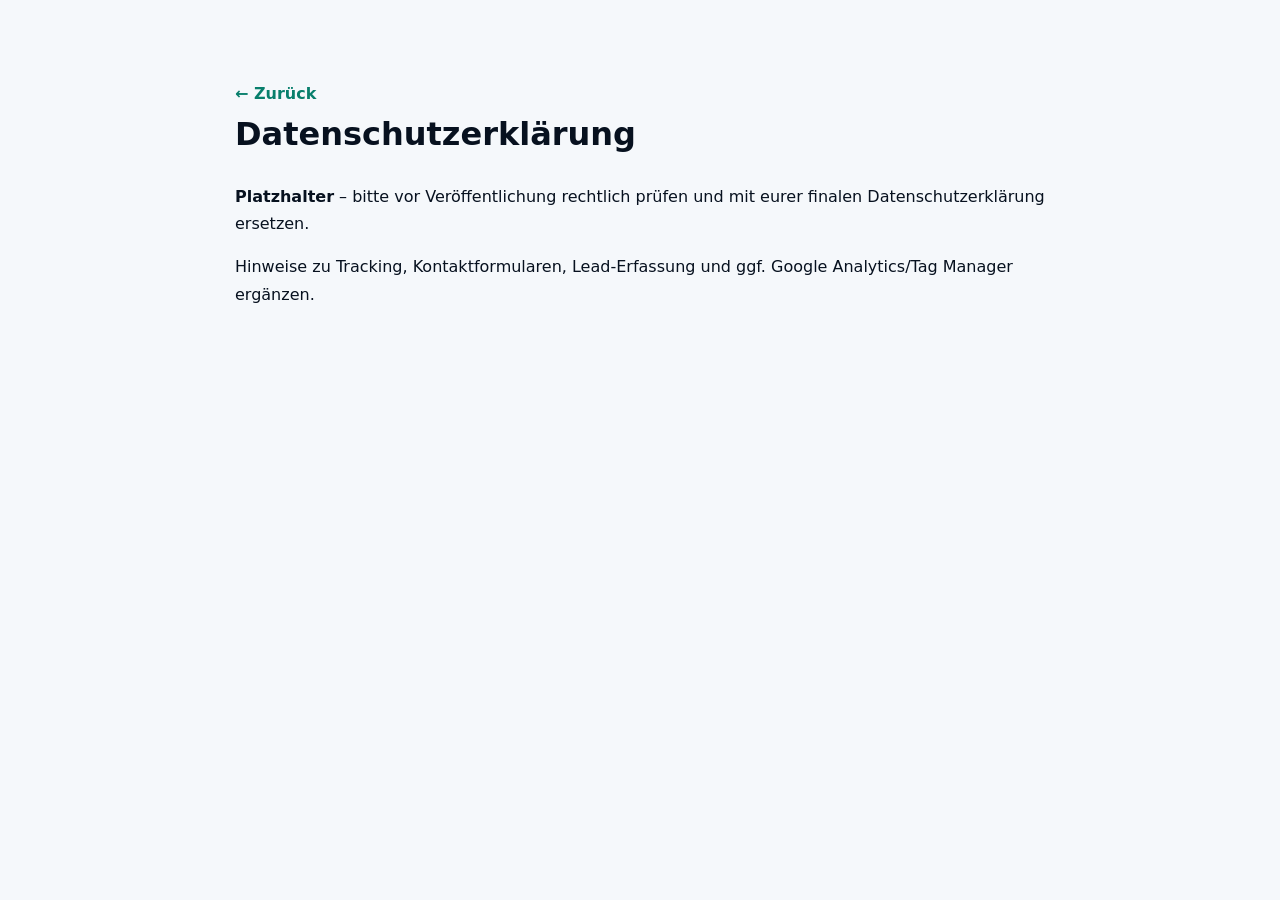
==== datenschutz.html @ 2ec03b09 "Initial landing page" ====
<!doctype html><html lang='de'><head><meta charset='utf-8'><meta name='viewport' content='width=device-width, initial-scale=1'><title>Datenschutz | ENTECH Efficiency</title><link rel='stylesheet' href='styles.css'><style>body{background:#f5f8fb;color:#07111f}.legal{max-width:850px;margin:80px auto;padding:0 20px;line-height:1.7}.legal a{color:#087f6c;font-weight:700}</style></head><body><main class='legal'><a href='index.html'>← Zurück</a><h1>Datenschutzerklärung</h1><p><strong>Platzhalter</strong> – bitte vor Veröffentlichung rechtlich prüfen und mit eurer finalen Datenschutzerklärung ersetzen.</p><p>Hinweise zu Tracking, Kontaktformularen, Lead-Erfassung und ggf. Google Analytics/Tag Manager ergänzen.</p></main></body></html>
---- styles.css ----
#nutzen .section-heading h2{color:var(--text)}#nutzen .section-heading p{color:#c6d2e4}
:root{--bg:#07111f;--card-border:rgba(255,255,255,.14);--text:#f7fbff;--muted:#a7b4c8;--dark:#07111f;--teal:#26d6b6;--teal-dark:#10a58d;--blue:#71a7ff;--shadow:0 28px 80px rgba(0,0,0,.35);--radius:28px;--max:1180px}*{box-sizing:border-box}html{scroll-behavior:smooth}body{margin:0;font-family:Inter,system-ui,-apple-system,BlinkMacSystemFont,"Segoe UI",sans-serif;background:radial-gradient(circle at 15% 0%,rgba(38,214,182,.26),transparent 26rem),radial-gradient(circle at 80% 10%,rgba(113,167,255,.22),transparent 30rem),linear-gradient(180deg,#07111f 0%,#0b1526 36%,#f5f8fb 36%,#f5f8fb 100%);color:var(--text);overflow-x:hidden}a{color:inherit;text-decoration:none}.bg-grid{position:fixed;inset:0;pointer-events:none;background-image:linear-gradient(rgba(255,255,255,.04) 1px,transparent 1px),linear-gradient(90deg,rgba(255,255,255,.04) 1px,transparent 1px);background-size:44px 44px;mask-image:linear-gradient(to bottom,black,transparent 72%);z-index:-2}.noise{position:fixed;inset:0;pointer-events:none;opacity:.035;background-image:url("data:image/svg+xml,%3Csvg viewBox='0 0 200 200' xmlns='http://www.w3.org/2000/svg'%3E%3Cfilter id='n'%3E%3CfeTurbulence type='fractalNoise' baseFrequency='.8' numOctaves='3' stitchTiles='stitch'/%3E%3C/filter%3E%3Crect width='200' height='200' filter='url(%23n)' opacity='.55'/%3E%3C/svg%3E");z-index:-1}.site-header{width:min(var(--max),calc(100% - 36px));margin:20px auto 0;padding:12px 14px;border:1px solid var(--card-border);border-radius:999px;background:rgba(7,17,31,.72);backdrop-filter:blur(18px);display:flex;align-items:center;justify-content:space-between;position:sticky;top:14px;z-index:20;box-shadow:0 12px 36px rgba(0,0,0,.18)}.brand{display:inline-flex;align-items:center;gap:10px;font-weight:700}.brand-mark{width:34px;height:34px;border-radius:12px;display:grid;place-items:center;background:linear-gradient(135deg,var(--teal),var(--blue));color:#06111f;font-weight:900}.brand-text{letter-spacing:-.02em}.nav{display:flex;gap:22px;color:var(--muted);font-size:14px}.nav a:hover{color:var(--text)}.header-cta,.primary-btn,.secondary-btn,.inline-link{transition:transform .2s ease,opacity .2s ease,background .2s ease}.header-cta{padding:10px 16px;background:rgba(255,255,255,.1);border:1px solid var(--card-border);border-radius:999px;font-weight:700;font-size:14px}.header-cta:hover,.primary-btn:hover,.secondary-btn:hover{transform:translateY(-2px)}.hero{width:min(var(--max),calc(100% - 36px));margin:78px auto 84px;display:grid;grid-template-columns:1.05fr .95fr;gap:48px;align-items:center}.eyebrow,.section-label{display:inline-flex;align-items:center;gap:9px;color:var(--teal);font-size:13px;font-weight:800;letter-spacing:.08em;text-transform:uppercase}.pulse{width:9px;height:9px;background:var(--teal);border-radius:50%;box-shadow:0 0 0 8px rgba(38,214,182,.14)}h1,h2,h3,p{margin-top:0}.hero h1{margin:22px 0 20px;font-size:clamp(44px,7vw,76px);line-height:.95;letter-spacing:-.07em}.hero h1 span{display:block;background:linear-gradient(135deg,#fff,#b9e9ff 50%,#69f3d7);-webkit-background-clip:text;color:transparent}.hero-copy{max-width:690px;color:#c6d2e4;font-size:19px;line-height:1.7}.hero-actions{display:flex;gap:14px;flex-wrap:wrap;margin:34px 0 32px}.primary-btn,.secondary-btn{display:inline-flex;align-items:center;gap:10px;padding:15px 21px;border-radius:999px;font-weight:800}.primary-btn{color:#04101d;background:linear-gradient(135deg,var(--teal),#a8ffe9);box-shadow:0 16px 38px rgba(38,214,182,.25)}.secondary-btn{border:1px solid var(--card-border);color:var(--text);background:rgba(255,255,255,.08)}.trust-row{display:grid;grid-template-columns:repeat(3,1fr);gap:14px;max-width:700px}.trust-row div{padding:14px;border:1px solid var(--card-border);background:rgba(255,255,255,.07);border-radius:18px}.trust-row strong{display:block;font-size:15px}.trust-row span{display:block;color:var(--muted);font-size:13px;margin-top:4px}.hero-visual{position:relative}.app-window{background:rgba(255,255,255,.12);border:1px solid var(--card-border);border-radius:34px;padding:14px;box-shadow:var(--shadow);backdrop-filter:blur(18px);transform:rotate(1.5deg)}.window-bar{height:34px;display:flex;align-items:center;gap:8px;padding-left:8px}.window-bar span{width:11px;height:11px;border-radius:50%;background:rgba(255,255,255,.32)}.app-card{border-radius:24px;background:#f8fbff;color:#07111f;padding:26px}.app-kicker{color:var(--teal-dark);font-weight:800;text-transform:uppercase;font-size:12px;letter-spacing:.09em;margin-bottom:10px}.app-card h3{font-size:28px;letter-spacing:-.04em;margin-bottom:20px}.measure-card{display:flex;justify-content:space-between;align-items:center;gap:18px;padding:16px;border-radius:18px;margin-bottom:12px;border:1px solid #dde8f3;background:white}.measure-card strong{display:block}.measure-card p{color:#64748b;font-size:13px;margin:4px 0 0}.measure-card>span{width:44px;height:44px;border-radius:15px;display:grid;place-items:center;font-weight:900}.measure-card.high>span{background:rgba(38,214,182,.18);color:#087f6c}.measure-card.medium>span{background:rgba(255,184,107,.20);color:#9a5514}.measure-card.low>span{background:rgba(113,167,255,.18);color:#265aa8}.mini-metrics{display:grid;grid-template-columns:repeat(3,1fr);gap:11px;margin-top:18px}.mini-metrics div{padding:14px;background:#edf5fb;border-radius:16px}.mini-metrics b,.mini-metrics span{display:block}.mini-metrics span{color:#66758a;font-size:12px;margin-top:4px}.floating-card{position:absolute;background:rgba(255,255,255,.9);color:#07111f;border-radius:999px;padding:12px 16px;display:inline-flex;align-items:center;gap:10px;font-weight:800;box-shadow:0 18px 44px rgba(0,0,0,.22)}.floating-card span{width:24px;height:24px;border-radius:50%;display:grid;place-items:center;background:#07111f;color:white}.floating-1{left:-20px;bottom:60px}.floating-2{right:-14px;top:72px}.logos,.section,.split-section,.cta-band,.footer{width:min(var(--max),calc(100% - 36px));margin-left:auto;margin-right:auto}.logos{color:#526173;text-align:center;padding:8px 0 60px}.role-strip{display:flex;justify-content:center;gap:12px;flex-wrap:wrap;margin-top:18px}.role-strip span{padding:10px 14px;border-radius:999px;background:white;border:1px solid #e3eaf2;box-shadow:0 10px 24px rgba(15,23,42,.04);color:#142033;font-weight:700;font-size:14px}.section{color:var(--dark);padding:76px 0}.section-heading{max-width:760px;margin-bottom:34px}.section-heading h2,.split-copy h2,.cta-band h2{color:var(--dark);font-size:clamp(34px,5vw,54px);line-height:1.02;letter-spacing:-.06em;margin:12px 0 16px}.section-heading p,.split-copy p,.cta-band p{color:#526173;font-size:18px;line-height:1.65}.benefit-grid{display:grid;grid-template-columns:repeat(3,1fr);gap:18px}.benefit-card,.persona-grid article,.faq details{background:white;border:1px solid #e3eaf2;border-radius:var(--radius);padding:26px;box-shadow:0 18px 48px rgba(15,23,42,.06)}.icon{width:44px;height:44px;border-radius:16px;display:grid;place-items:center;background:#e8fbf7;color:#07806c;font-weight:900;margin-bottom:22px}.benefit-card h3,.persona-grid h3{font-size:22px;letter-spacing:-.03em;margin-bottom:10px}.benefit-card p,.persona-grid p,.faq p{color:#64748b;line-height:1.65;margin-bottom:0}.split-section{display:grid;grid-template-columns:.9fr 1.1fr;gap:42px;align-items:start;padding:72px 0 90px;color:var(--dark)}.split-copy{position:sticky;top:120px}.inline-link{display:inline-flex;margin-top:14px;color:#087f6c;font-weight:900}.steps{display:grid;gap:14px}.step{display:grid;grid-template-columns:54px 1fr;gap:18px;padding:22px;border-radius:24px;background:white;border:1px solid #e3eaf2;box-shadow:0 18px 48px rgba(15,23,42,.05)}.step span{width:44px;height:44px;border-radius:16px;display:grid;place-items:center;background:#07111f;color:white;font-weight:900}.step h3{margin-bottom:6px;letter-spacing:-.02em}.step p{color:#64748b;margin-bottom:0}.dark-section{background:radial-gradient(circle at 10% 20%,rgba(38,214,182,.18),transparent 24rem),linear-gradient(135deg,#07111f,#0e2039);color:white;border-radius:42px;padding:54px;margin-top:20px;margin-bottom:76px;box-shadow:var(--shadow)}.dark-section .section-heading h2,.dark-section .section-heading p{color:white}.section-label.light{color:#7cf5dc}.persona-grid{display:grid;grid-template-columns:repeat(3,1fr);gap:18px}.persona-grid article{background:rgba(255,255,255,.08);border-color:rgba(255,255,255,.14)}.persona-grid p{color:#c8d5e7}.cta-band{margin-bottom:70px;padding:34px;border-radius:34px;background:linear-gradient(135deg,#26d6b6,#9effe8);color:#07111f;display:flex;align-items:center;justify-content:space-between;gap:28px}.cta-band h2{margin-bottom:10px}.cta-band p{margin-bottom:0;color:#143344}.light-btn{background:#07111f;color:white;box-shadow:none;flex-shrink:0}.faq{padding-top:0}.faq-list{display:grid;gap:12px}.faq details{padding:0;overflow:hidden}.faq summary{cursor:pointer;padding:22px 24px;font-weight:900;list-style:none}.faq summary::-webkit-details-marker{display:none}.faq details p{padding:0 24px 24px}.footer{color:#526173;padding:34px 0 44px;display:flex;justify-content:space-between;gap:28px;align-items:flex-start;border-top:1px solid #e3eaf2}.footer .brand-text{color:#07111f}.footer p{margin-top:12px;max-width:420px}.footer-links{display:flex;gap:18px;flex-wrap:wrap;color:#07111f;font-weight:700}@media(max-width:960px){.nav{display:none}.hero,.split-section{grid-template-columns:1fr}.hero{margin-top:54px}.split-copy{position:static}.benefit-grid,.persona-grid{grid-template-columns:1fr}.trust-row{grid-template-columns:1fr}.cta-band,.footer{flex-direction:column;align-items:flex-start}.floating-card{display:none}}@media(max-width:620px){.site-header{border-radius:24px}.header-cta{display:none}.hero{width:min(var(--max),calc(100% - 24px))}.hero-actions{flex-direction:column}.primary-btn,.secondary-btn{justify-content:center;width:100%}.dark-section{padding:28px;border-radius:28px}.mini-metrics{grid-template-columns:1fr}}
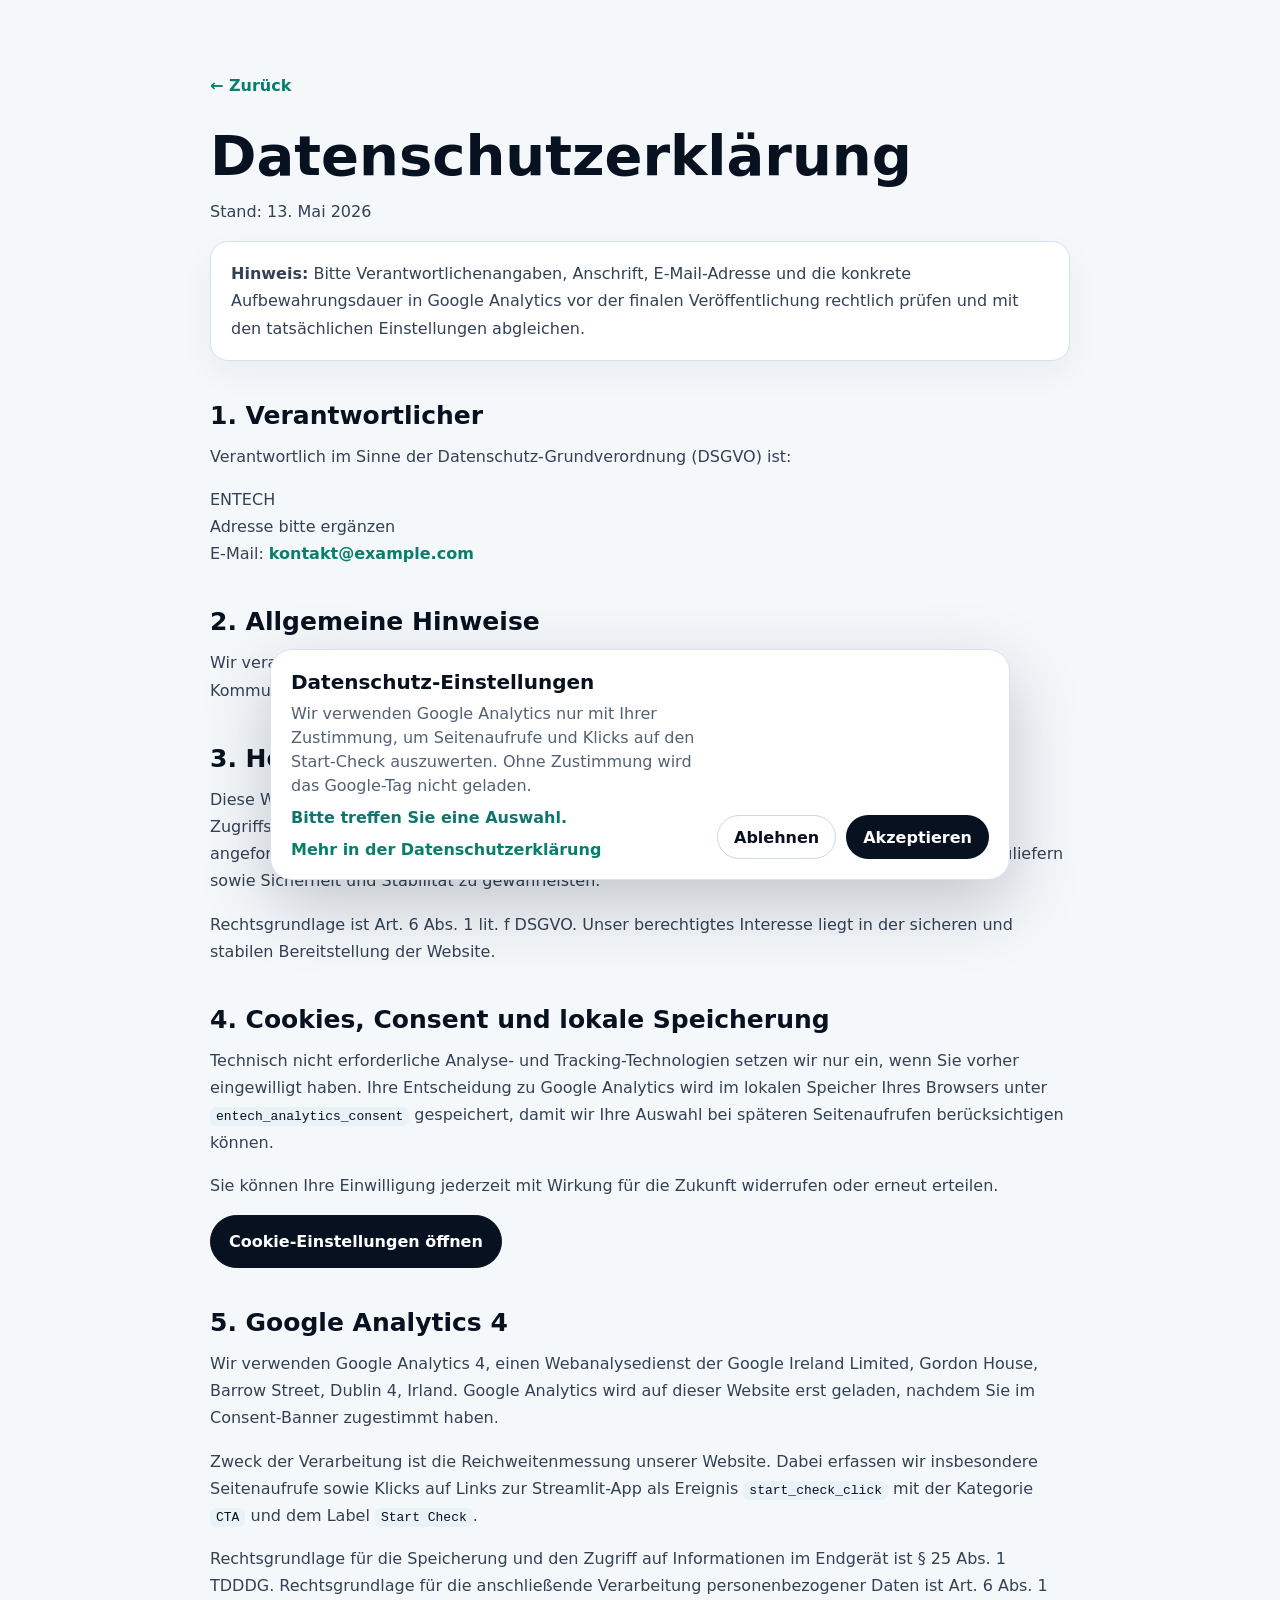
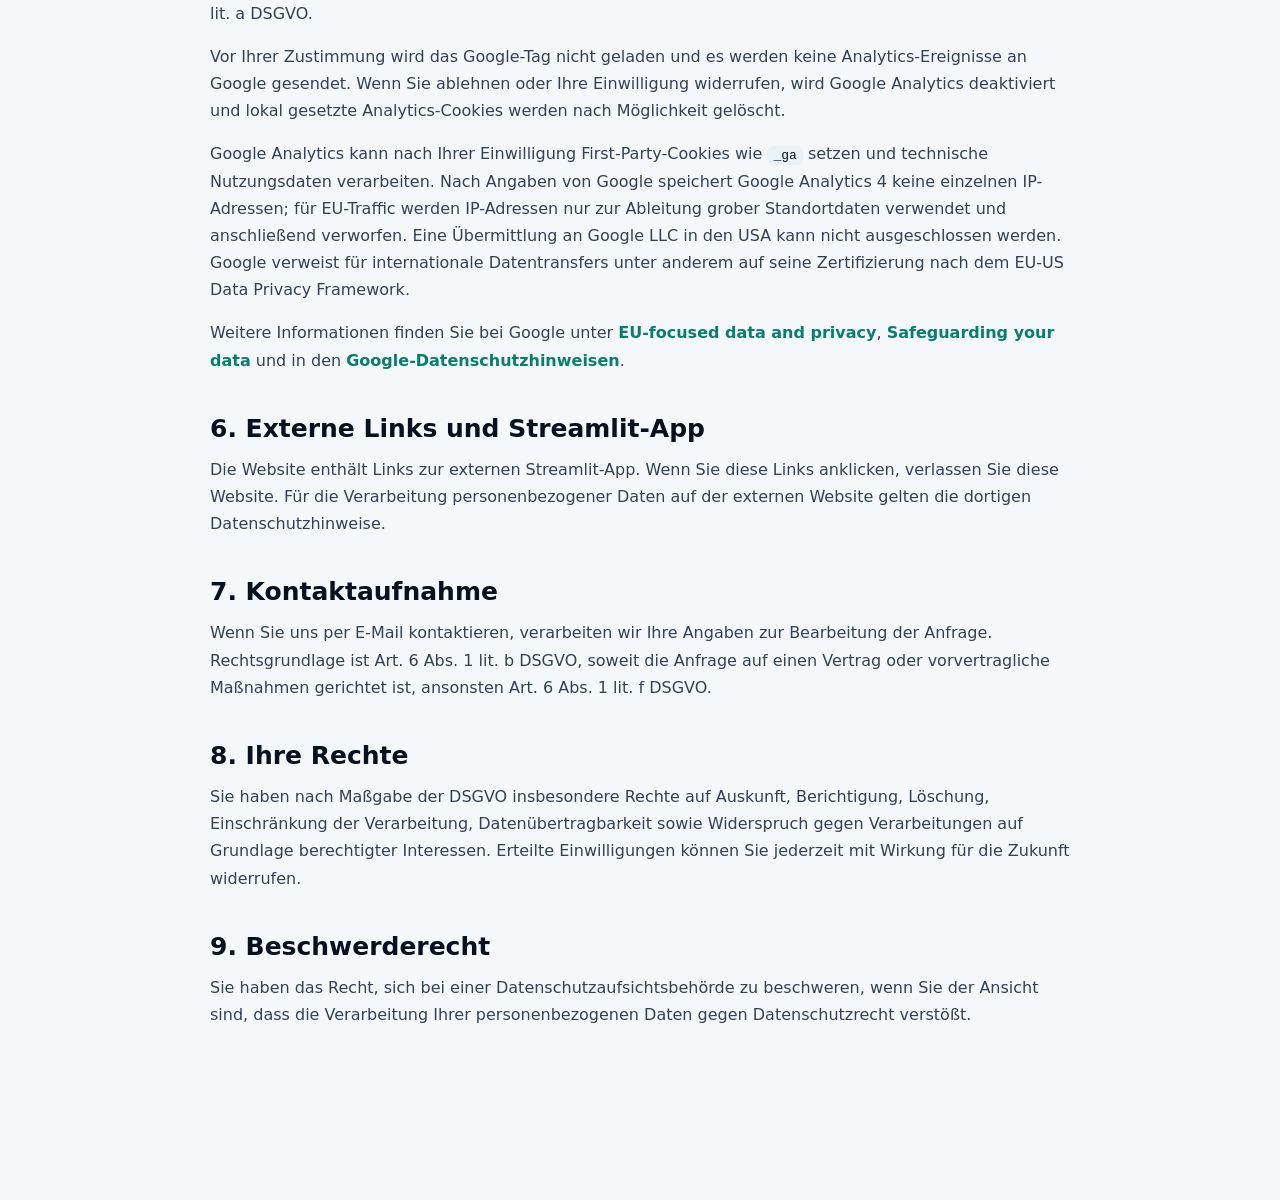
==== commit aff2e84e: "Add consent-based analytics tracking" ====
--- a/datenschutz.html
+++ b/datenschutz.html
@@ -1 +1,86 @@
-<!doctype html><html lang='de'><head><meta charset='utf-8'><meta name='viewport' content='width=device-width, initial-scale=1'><title>Datenschutz | ENTECH Efficiency</title><link rel='stylesheet' href='styles.css'><style>body{background:#f5f8fb;color:#07111f}.legal{max-width:850px;margin:80px auto;padding:0 20px;line-height:1.7}.legal a{color:#087f6c;font-weight:700}</style></head><body><main class='legal'><a href='index.html'>← Zurück</a><h1>Datenschutzerklärung</h1><p><strong>Platzhalter</strong> – bitte vor Veröffentlichung rechtlich prüfen und mit eurer finalen Datenschutzerklärung ersetzen.</p><p>Hinweise zu Tracking, Kontaktformularen, Lead-Erfassung und ggf. Google Analytics/Tag Manager ergänzen.</p></main></body></html>+<!doctype html>
+<html lang="de">
+<head>
+  <meta charset="utf-8" />
+  <meta name="viewport" content="width=device-width, initial-scale=1" />
+  <title>Datenschutz | ENTECH Efficiency</title>
+  <link rel="stylesheet" href="styles.css" />
+  <link rel="stylesheet" href="mobile.css" />
+  <style>
+    body{background:#f5f8fb;color:#07111f}
+    .legal{max-width:900px;margin:72px auto;padding:0 20px 84px;line-height:1.7}
+    .legal>a{display:inline-flex;margin-bottom:28px;color:#087f6c;font-weight:800}
+    .legal h1{font-size:clamp(34px,6vw,56px);line-height:1.05;letter-spacing:0;margin-bottom:12px;color:#07111f}
+    .legal h2{font-size:25px;line-height:1.2;letter-spacing:0;margin:40px 0 12px;color:#07111f}
+    .legal p,.legal li{color:#334155}
+    .legal a{color:#087f6c;font-weight:800}
+    .legal-note{padding:18px 20px;border:1px solid #d8e2ee;border-radius:18px;background:#fff;box-shadow:0 12px 32px rgba(15,23,42,.05)}
+    .legal-actions{margin-top:16px}
+    .legal-button{appearance:none;border:1px solid #07111f;border-radius:999px;background:#07111f;color:#fff;padding:12px 18px;font:inherit;font-weight:900;cursor:pointer}
+    code{padding:2px 6px;border-radius:6px;background:#e8f2f7;color:#07111f}
+  </style>
+</head>
+<body>
+  <main class="legal">
+    <a href="index.html">&larr; Zur&uuml;ck</a>
+    <h1>Datenschutzerkl&auml;rung</h1>
+    <p>Stand: 13. Mai 2026</p>
+    <p class="legal-note"><strong>Hinweis:</strong> Bitte Verantwortlichenangaben, Anschrift, E-Mail-Adresse und die konkrete Aufbewahrungsdauer in Google Analytics vor der finalen Ver&ouml;ffentlichung rechtlich pr&uuml;fen und mit den tats&auml;chlichen Einstellungen abgleichen.</p>
+
+    <section>
+      <h2>1. Verantwortlicher</h2>
+      <p>Verantwortlich im Sinne der Datenschutz-Grundverordnung (DSGVO) ist:</p>
+      <p>ENTECH<br>Adresse bitte erg&auml;nzen<br>E-Mail: <a href="mailto:kontakt@example.com">kontakt@example.com</a></p>
+    </section>
+
+    <section>
+      <h2>2. Allgemeine Hinweise</h2>
+      <p>Wir verarbeiten personenbezogene Daten nur, soweit dies zur Bereitstellung dieser Website, zur Kommunikation mit uns oder nach Ihrer Einwilligung zur Reichweitenmessung erforderlich ist.</p>
+    </section>
+
+    <section>
+      <h2>3. Hosting und technische Bereitstellung</h2>
+      <p>Diese Website wird als statische Website bereitgestellt. Beim Aufruf der Website k&ouml;nnen technische Zugriffsdaten wie IP-Adresse, Zeitpunkt des Zugriffs, Browsertyp, Betriebssystem, Referrer-URL und angeforderte Dateien verarbeitet werden. Diese Verarbeitung ist erforderlich, um die Website auszuliefern sowie Sicherheit und Stabilit&auml;t zu gew&auml;hrleisten.</p>
+      <p>Rechtsgrundlage ist Art. 6 Abs. 1 lit. f DSGVO. Unser berechtigtes Interesse liegt in der sicheren und stabilen Bereitstellung der Website.</p>
+    </section>
+
+    <section id="cookies">
+      <h2>4. Cookies, Consent und lokale Speicherung</h2>
+      <p>Technisch nicht erforderliche Analyse- und Tracking-Technologien setzen wir nur ein, wenn Sie vorher eingewilligt haben. Ihre Entscheidung zu Google Analytics wird im lokalen Speicher Ihres Browsers unter <code>entech_analytics_consent</code> gespeichert, damit wir Ihre Auswahl bei sp&auml;teren Seitenaufrufen ber&uuml;cksichtigen k&ouml;nnen.</p>
+      <p>Sie k&ouml;nnen Ihre Einwilligung jederzeit mit Wirkung f&uuml;r die Zukunft widerrufen oder erneut erteilen.</p>
+      <div class="legal-actions"><button type="button" class="legal-button" data-open-consent>Cookie-Einstellungen &ouml;ffnen</button></div>
+    </section>
+
+    <section id="google-analytics">
+      <h2>5. Google Analytics 4</h2>
+      <p>Wir verwenden Google Analytics 4, einen Webanalysedienst der Google Ireland Limited, Gordon House, Barrow Street, Dublin 4, Irland. Google Analytics wird auf dieser Website erst geladen, nachdem Sie im Consent-Banner zugestimmt haben.</p>
+      <p>Zweck der Verarbeitung ist die Reichweitenmessung unserer Website. Dabei erfassen wir insbesondere Seitenaufrufe sowie Klicks auf Links zur Streamlit-App als Ereignis <code>start_check_click</code> mit der Kategorie <code>CTA</code> und dem Label <code>Start Check</code>.</p>
+      <p>Rechtsgrundlage f&uuml;r die Speicherung und den Zugriff auf Informationen im Endger&auml;t ist &sect; 25 Abs. 1 TDDDG. Rechtsgrundlage f&uuml;r die anschlie&szlig;ende Verarbeitung personenbezogener Daten ist Art. 6 Abs. 1 lit. a DSGVO.</p>
+      <p>Vor Ihrer Zustimmung wird das Google-Tag nicht geladen und es werden keine Analytics-Ereignisse an Google gesendet. Wenn Sie ablehnen oder Ihre Einwilligung widerrufen, wird Google Analytics deaktiviert und lokal gesetzte Analytics-Cookies werden nach M&ouml;glichkeit gel&ouml;scht.</p>
+      <p>Google Analytics kann nach Ihrer Einwilligung First-Party-Cookies wie <code>_ga</code> setzen und technische Nutzungsdaten verarbeiten. Nach Angaben von Google speichert Google Analytics 4 keine einzelnen IP-Adressen; f&uuml;r EU-Traffic werden IP-Adressen nur zur Ableitung grober Standortdaten verwendet und anschlie&szlig;end verworfen. Eine &Uuml;bermittlung an Google LLC in den USA kann nicht ausgeschlossen werden. Google verweist f&uuml;r internationale Datentransfers unter anderem auf seine Zertifizierung nach dem EU-US Data Privacy Framework.</p>
+      <p>Weitere Informationen finden Sie bei Google unter <a href="https://support.google.com/analytics/answer/12017362" target="_blank" rel="noopener">EU-focused data and privacy</a>, <a href="https://support.google.com/analytics/answer/6004245" target="_blank" rel="noopener">Safeguarding your data</a> und in den <a href="https://policies.google.com/privacy" target="_blank" rel="noopener">Google-Datenschutzhinweisen</a>.</p>
+    </section>
+
+    <section>
+      <h2>6. Externe Links und Streamlit-App</h2>
+      <p>Die Website enth&auml;lt Links zur externen Streamlit-App. Wenn Sie diese Links anklicken, verlassen Sie diese Website. F&uuml;r die Verarbeitung personenbezogener Daten auf der externen Website gelten die dortigen Datenschutzhinweise.</p>
+    </section>
+
+    <section>
+      <h2>7. Kontaktaufnahme</h2>
+      <p>Wenn Sie uns per E-Mail kontaktieren, verarbeiten wir Ihre Angaben zur Bearbeitung der Anfrage. Rechtsgrundlage ist Art. 6 Abs. 1 lit. b DSGVO, soweit die Anfrage auf einen Vertrag oder vorvertragliche Ma&szlig;nahmen gerichtet ist, ansonsten Art. 6 Abs. 1 lit. f DSGVO.</p>
+    </section>
+
+    <section>
+      <h2>8. Ihre Rechte</h2>
+      <p>Sie haben nach Ma&szlig;gabe der DSGVO insbesondere Rechte auf Auskunft, Berichtigung, L&ouml;schung, Einschr&auml;nkung der Verarbeitung, Daten&uuml;bertragbarkeit sowie Widerspruch gegen Verarbeitungen auf Grundlage berechtigter Interessen. Erteilte Einwilligungen k&ouml;nnen Sie jederzeit mit Wirkung f&uuml;r die Zukunft widerrufen.</p>
+    </section>
+
+    <section>
+      <h2>9. Beschwerderecht</h2>
+      <p>Sie haben das Recht, sich bei einer Datenschutzaufsichtsbeh&ouml;rde zu beschweren, wenn Sie der Ansicht sind, dass die Verarbeitung Ihrer personenbezogenen Daten gegen Datenschutzrecht verst&ouml;&szlig;t.</p>
+    </section>
+  </main>
+  <script src="script.js"></script>
+</body>
+</html>
--- a/styles.css
+++ b/styles.css
@@ -1,2 +1,3 @@
 #nutzen .section-heading h2{color:var(--text)}#nutzen .section-heading p{color:#c6d2e4}
+.footer-consent{appearance:none;border:0;background:none;padding:0;color:#07111f;font:inherit;font-weight:700;cursor:pointer}.footer-consent:hover{text-decoration:underline}.consent-banner{position:fixed;left:50%;bottom:20px;z-index:80;width:min(740px,calc(100% - 32px));transform:translateX(-50%);display:grid;grid-template-columns:1fr auto;gap:18px;align-items:end;padding:20px;border:1px solid #d8e2ee;border-radius:22px;background:#fff;color:#07111f;box-shadow:0 24px 70px rgba(7,17,31,.22)}.consent-banner[hidden]{display:none}.consent-copy h2{margin:0 0 8px;font-size:20px;line-height:1.2;letter-spacing:0;color:#07111f}.consent-copy p{margin:0;color:#526173;line-height:1.5}.consent-copy .consent-status{margin-top:8px;font-weight:800;color:#0f766e}.consent-copy a{display:inline-flex;margin-top:10px;color:#087f6c;font-weight:800}.consent-actions{display:flex;gap:10px;flex-wrap:wrap;justify-content:flex-end}.consent-btn{min-height:44px;padding:11px 16px;border-radius:999px;border:1px solid #cbd8e6;font:inherit;font-weight:900;cursor:pointer;transition:transform .2s ease,background .2s ease}.consent-btn:hover{transform:translateY(-1px)}.consent-btn-secondary{background:#fff;color:#07111f}.consent-btn-primary{border-color:transparent;background:#07111f;color:#fff}@media(max-width:720px){.consent-banner{grid-template-columns:1fr;align-items:stretch;bottom:12px;width:calc(100% - 24px);padding:18px;border-radius:18px}.consent-actions{display:grid;grid-template-columns:1fr 1fr}.consent-btn{width:100%}}
 :root{--bg:#07111f;--card-border:rgba(255,255,255,.14);--text:#f7fbff;--muted:#a7b4c8;--dark:#07111f;--teal:#26d6b6;--teal-dark:#10a58d;--blue:#71a7ff;--shadow:0 28px 80px rgba(0,0,0,.35);--radius:28px;--max:1180px}*{box-sizing:border-box}html{scroll-behavior:smooth}body{margin:0;font-family:Inter,system-ui,-apple-system,BlinkMacSystemFont,"Segoe UI",sans-serif;background:radial-gradient(circle at 15% 0%,rgba(38,214,182,.26),transparent 26rem),radial-gradient(circle at 80% 10%,rgba(113,167,255,.22),transparent 30rem),linear-gradient(180deg,#07111f 0%,#0b1526 36%,#f5f8fb 36%,#f5f8fb 100%);color:var(--text);overflow-x:hidden}a{color:inherit;text-decoration:none}.bg-grid{position:fixed;inset:0;pointer-events:none;background-image:linear-gradient(rgba(255,255,255,.04) 1px,transparent 1px),linear-gradient(90deg,rgba(255,255,255,.04) 1px,transparent 1px);background-size:44px 44px;mask-image:linear-gradient(to bottom,black,transparent 72%);z-index:-2}.noise{position:fixed;inset:0;pointer-events:none;opacity:.035;background-image:url("data:image/svg+xml,%3Csvg viewBox='0 0 200 200' xmlns='http://www.w3.org/2000/svg'%3E%3Cfilter id='n'%3E%3CfeTurbulence type='fractalNoise' baseFrequency='.8' numOctaves='3' stitchTiles='stitch'/%3E%3C/filter%3E%3Crect width='200' height='200' filter='url(%23n)' opacity='.55'/%3E%3C/svg%3E");z-index:-1}.site-header{width:min(var(--max),calc(100% - 36px));margin:20px auto 0;padding:12px 14px;border:1px solid var(--card-border);border-radius:999px;background:rgba(7,17,31,.72);backdrop-filter:blur(18px);display:flex;align-items:center;justify-content:space-between;position:sticky;top:14px;z-index:20;box-shadow:0 12px 36px rgba(0,0,0,.18)}.brand{display:inline-flex;align-items:center;gap:10px;font-weight:700}.brand-mark{width:34px;height:34px;border-radius:12px;display:grid;place-items:center;background:linear-gradient(135deg,var(--teal),var(--blue));color:#06111f;font-weight:900}.brand-text{letter-spacing:-.02em}.nav{display:flex;gap:22px;color:var(--muted);font-size:14px}.nav a:hover{color:var(--text)}.header-cta,.primary-btn,.secondary-btn,.inline-link{transition:transform .2s ease,opacity .2s ease,background .2s ease}.header-cta{padding:10px 16px;background:rgba(255,255,255,.1);border:1px solid var(--card-border);border-radius:999px;font-weight:700;font-size:14px}.header-cta:hover,.primary-btn:hover,.secondary-btn:hover{transform:translateY(-2px)}.hero{width:min(var(--max),calc(100% - 36px));margin:78px auto 84px;display:grid;grid-template-columns:1.05fr .95fr;gap:48px;align-items:center}.eyebrow,.section-label{display:inline-flex;align-items:center;gap:9px;color:var(--teal);font-size:13px;font-weight:800;letter-spacing:.08em;text-transform:uppercase}.pulse{width:9px;height:9px;background:var(--teal);border-radius:50%;box-shadow:0 0 0 8px rgba(38,214,182,.14)}h1,h2,h3,p{margin-top:0}.hero h1{margin:22px 0 20px;font-size:clamp(44px,7vw,76px);line-height:.95;letter-spacing:-.07em}.hero h1 span{display:block;background:linear-gradient(135deg,#fff,#b9e9ff 50%,#69f3d7);-webkit-background-clip:text;color:transparent}.hero-copy{max-width:690px;color:#c6d2e4;font-size:19px;line-height:1.7}.hero-actions{display:flex;gap:14px;flex-wrap:wrap;margin:34px 0 32px}.primary-btn,.secondary-btn{display:inline-flex;align-items:center;gap:10px;padding:15px 21px;border-radius:999px;font-weight:800}.primary-btn{color:#04101d;background:linear-gradient(135deg,var(--teal),#a8ffe9);box-shadow:0 16px 38px rgba(38,214,182,.25)}.secondary-btn{border:1px solid var(--card-border);color:var(--text);background:rgba(255,255,255,.08)}.trust-row{display:grid;grid-template-columns:repeat(3,1fr);gap:14px;max-width:700px}.trust-row div{padding:14px;border:1px solid var(--card-border);background:rgba(255,255,255,.07);border-radius:18px}.trust-row strong{display:block;font-size:15px}.trust-row span{display:block;color:var(--muted);font-size:13px;margin-top:4px}.hero-visual{position:relative}.app-window{background:rgba(255,255,255,.12);border:1px solid var(--card-border);border-radius:34px;padding:14px;box-shadow:var(--shadow);backdrop-filter:blur(18px);transform:rotate(1.5deg)}.window-bar{height:34px;display:flex;align-items:center;gap:8px;padding-left:8px}.window-bar span{width:11px;height:11px;border-radius:50%;background:rgba(255,255,255,.32)}.app-card{border-radius:24px;background:#f8fbff;color:#07111f;padding:26px}.app-kicker{color:var(--teal-dark);font-weight:800;text-transform:uppercase;font-size:12px;letter-spacing:.09em;margin-bottom:10px}.app-card h3{font-size:28px;letter-spacing:-.04em;margin-bottom:20px}.measure-card{display:flex;justify-content:space-between;align-items:center;gap:18px;padding:16px;border-radius:18px;margin-bottom:12px;border:1px solid #dde8f3;background:white}.measure-card strong{display:block}.measure-card p{color:#64748b;font-size:13px;margin:4px 0 0}.measure-card>span{width:44px;height:44px;border-radius:15px;display:grid;place-items:center;font-weight:900}.measure-card.high>span{background:rgba(38,214,182,.18);color:#087f6c}.measure-card.medium>span{background:rgba(255,184,107,.20);color:#9a5514}.measure-card.low>span{background:rgba(113,167,255,.18);color:#265aa8}.mini-metrics{display:grid;grid-template-columns:repeat(3,1fr);gap:11px;margin-top:18px}.mini-metrics div{padding:14px;background:#edf5fb;border-radius:16px}.mini-metrics b,.mini-metrics span{display:block}.mini-metrics span{color:#66758a;font-size:12px;margin-top:4px}.floating-card{position:absolute;background:rgba(255,255,255,.9);color:#07111f;border-radius:999px;padding:12px 16px;display:inline-flex;align-items:center;gap:10px;font-weight:800;box-shadow:0 18px 44px rgba(0,0,0,.22)}.floating-card span{width:24px;height:24px;border-radius:50%;display:grid;place-items:center;background:#07111f;color:white}.floating-1{left:-20px;bottom:60px}.floating-2{right:-14px;top:72px}.logos,.section,.split-section,.cta-band,.footer{width:min(var(--max),calc(100% - 36px));margin-left:auto;margin-right:auto}.logos{color:#526173;text-align:center;padding:8px 0 60px}.role-strip{display:flex;justify-content:center;gap:12px;flex-wrap:wrap;margin-top:18px}.role-strip span{padding:10px 14px;border-radius:999px;background:white;border:1px solid #e3eaf2;box-shadow:0 10px 24px rgba(15,23,42,.04);color:#142033;font-weight:700;font-size:14px}.section{color:var(--dark);padding:76px 0}.section-heading{max-width:760px;margin-bottom:34px}.section-heading h2,.split-copy h2,.cta-band h2{color:var(--dark);font-size:clamp(34px,5vw,54px);line-height:1.02;letter-spacing:-.06em;margin:12px 0 16px}.section-heading p,.split-copy p,.cta-band p{color:#526173;font-size:18px;line-height:1.65}.benefit-grid{display:grid;grid-template-columns:repeat(3,1fr);gap:18px}.benefit-card,.persona-grid article,.faq details{background:white;border:1px solid #e3eaf2;border-radius:var(--radius);padding:26px;box-shadow:0 18px 48px rgba(15,23,42,.06)}.icon{width:44px;height:44px;border-radius:16px;display:grid;place-items:center;background:#e8fbf7;color:#07806c;font-weight:900;margin-bottom:22px}.benefit-card h3,.persona-grid h3{font-size:22px;letter-spacing:-.03em;margin-bottom:10px}.benefit-card p,.persona-grid p,.faq p{color:#64748b;line-height:1.65;margin-bottom:0}.split-section{display:grid;grid-template-columns:.9fr 1.1fr;gap:42px;align-items:start;padding:72px 0 90px;color:var(--dark)}.split-copy{position:sticky;top:120px}.inline-link{display:inline-flex;margin-top:14px;color:#087f6c;font-weight:900}.steps{display:grid;gap:14px}.step{display:grid;grid-template-columns:54px 1fr;gap:18px;padding:22px;border-radius:24px;background:white;border:1px solid #e3eaf2;box-shadow:0 18px 48px rgba(15,23,42,.05)}.step span{width:44px;height:44px;border-radius:16px;display:grid;place-items:center;background:#07111f;color:white;font-weight:900}.step h3{margin-bottom:6px;letter-spacing:-.02em}.step p{color:#64748b;margin-bottom:0}.dark-section{background:radial-gradient(circle at 10% 20%,rgba(38,214,182,.18),transparent 24rem),linear-gradient(135deg,#07111f,#0e2039);color:white;border-radius:42px;padding:54px;margin-top:20px;margin-bottom:76px;box-shadow:var(--shadow)}.dark-section .section-heading h2,.dark-section .section-heading p{color:white}.section-label.light{color:#7cf5dc}.persona-grid{display:grid;grid-template-columns:repeat(3,1fr);gap:18px}.persona-grid article{background:rgba(255,255,255,.08);border-color:rgba(255,255,255,.14)}.persona-grid p{color:#c8d5e7}.cta-band{margin-bottom:70px;padding:34px;border-radius:34px;background:linear-gradient(135deg,#26d6b6,#9effe8);color:#07111f;display:flex;align-items:center;justify-content:space-between;gap:28px}.cta-band h2{margin-bottom:10px}.cta-band p{margin-bottom:0;color:#143344}.light-btn{background:#07111f;color:white;box-shadow:none;flex-shrink:0}.faq{padding-top:0}.faq-list{display:grid;gap:12px}.faq details{padding:0;overflow:hidden}.faq summary{cursor:pointer;padding:22px 24px;font-weight:900;list-style:none}.faq summary::-webkit-details-marker{display:none}.faq details p{padding:0 24px 24px}.footer{color:#526173;padding:34px 0 44px;display:flex;justify-content:space-between;gap:28px;align-items:flex-start;border-top:1px solid #e3eaf2}.footer .brand-text{color:#07111f}.footer p{margin-top:12px;max-width:420px}.footer-links{display:flex;gap:18px;flex-wrap:wrap;color:#07111f;font-weight:700}@media(max-width:960px){.nav{display:none}.hero,.split-section{grid-template-columns:1fr}.hero{margin-top:54px}.split-copy{position:static}.benefit-grid,.persona-grid{grid-template-columns:1fr}.trust-row{grid-template-columns:1fr}.cta-band,.footer{flex-direction:column;align-items:flex-start}.floating-card{display:none}}@media(max-width:620px){.site-header{border-radius:24px}.header-cta{display:none}.hero{width:min(var(--max),calc(100% - 24px))}.hero-actions{flex-direction:column}.primary-btn,.secondary-btn{justify-content:center;width:100%}.dark-section{padding:28px;border-radius:28px}.mini-metrics{grid-template-columns:1fr}}
--- a/mobile.css
+++ b/mobile.css
@@ -0,0 +1,320 @@
+@media (max-width: 760px) {
+  :root {
+    --radius: 22px;
+  }
+
+  .site-header {
+    width: calc(100% - 24px);
+    top: 10px;
+    padding: 10px 12px;
+  }
+
+  .brand-text {
+    font-size: 14px;
+    letter-spacing: 0;
+  }
+
+  .logos,
+  .section,
+  .split-section,
+  .cta-band,
+  .footer {
+    width: calc(100% - 24px);
+  }
+
+  .hero {
+    width: calc(100% - 24px);
+    margin: 44px auto 52px;
+    gap: 28px;
+  }
+
+  .hero-content,
+  .hero-visual,
+  .section-heading,
+  .split-copy,
+  .step,
+  .benefit-card,
+  .persona-grid article,
+  .faq details,
+  .cta-band {
+    min-width: 0;
+  }
+
+  .eyebrow,
+  .section-label {
+    font-size: 12px;
+    letter-spacing: 0;
+  }
+
+  .hero h1 {
+    font-size: clamp(34px, 11vw, 48px);
+    line-height: 1.05;
+    letter-spacing: 0;
+    margin: 18px 0 16px;
+  }
+
+  .hero-copy {
+    font-size: 16px;
+    line-height: 1.55;
+  }
+
+  .hero-actions {
+    gap: 10px;
+    margin: 26px 0 24px;
+  }
+
+  .primary-btn,
+  .secondary-btn {
+    min-height: 48px;
+    padding: 13px 16px;
+    text-align: center;
+    white-space: normal;
+  }
+
+  .trust-row {
+    gap: 10px;
+  }
+
+  .trust-row div {
+    padding: 13px;
+    border-radius: 16px;
+  }
+
+  .hero-visual {
+    overflow: hidden;
+    padding: 2px;
+  }
+
+  .app-window {
+    transform: none;
+    border-radius: 24px;
+    padding: 10px;
+  }
+
+  .window-bar {
+    height: 24px;
+  }
+
+  .app-card {
+    border-radius: 18px;
+    padding: 18px;
+  }
+
+  .app-card h3 {
+    font-size: 22px;
+    line-height: 1.12;
+    letter-spacing: 0;
+    margin-bottom: 16px;
+  }
+
+  .measure-card {
+    align-items: flex-start;
+    gap: 12px;
+    padding: 13px;
+    border-radius: 14px;
+  }
+
+  .measure-card div {
+    min-width: 0;
+  }
+
+  .measure-card strong,
+  .measure-card p,
+  .step h3,
+  .benefit-card h3,
+  .persona-grid h3 {
+    overflow-wrap: anywhere;
+  }
+
+  .measure-card p {
+    font-size: 12px;
+    line-height: 1.35;
+  }
+
+  .measure-card > span {
+    width: 38px;
+    height: 38px;
+    flex: 0 0 38px;
+    border-radius: 13px;
+    font-size: 14px;
+  }
+
+  .mini-metrics {
+    gap: 10px;
+    margin-top: 14px;
+  }
+
+  .mini-metrics div {
+    padding: 12px;
+    border-radius: 14px;
+  }
+
+  .logos {
+    padding: 0 0 44px;
+  }
+
+  .role-strip {
+    gap: 9px;
+  }
+
+  .role-strip span {
+    padding: 9px 11px;
+    font-size: 13px;
+  }
+
+  .section {
+    padding: 52px 0;
+  }
+
+  .section-heading {
+    margin-bottom: 24px;
+  }
+
+  .section-heading h2,
+  .split-copy h2,
+  .cta-band h2 {
+    font-size: clamp(28px, 9vw, 36px);
+    line-height: 1.12;
+    letter-spacing: 0;
+  }
+
+  .section-heading p,
+  .split-copy p,
+  .cta-band p {
+    font-size: 16px;
+    line-height: 1.55;
+  }
+
+  .benefit-grid,
+  .persona-grid {
+    gap: 12px;
+  }
+
+  .benefit-card,
+  .persona-grid article,
+  .faq details {
+    padding: 20px;
+    border-radius: 20px;
+  }
+
+  .benefit-card h3,
+  .persona-grid h3 {
+    font-size: 19px;
+    line-height: 1.2;
+    letter-spacing: 0;
+  }
+
+  .split-section {
+    padding: 48px 0 64px;
+    gap: 24px;
+  }
+
+  .step {
+    grid-template-columns: 42px 1fr;
+    gap: 14px;
+    padding: 18px;
+    border-radius: 20px;
+  }
+
+  .step span {
+    width: 40px;
+    height: 40px;
+    border-radius: 14px;
+  }
+
+  .step h3 {
+    font-size: 18px;
+    line-height: 1.2;
+    letter-spacing: 0;
+  }
+
+  .dark-section {
+    width: calc(100% - 24px);
+    padding: 24px 18px;
+    border-radius: 24px;
+    margin-top: 8px;
+    margin-bottom: 54px;
+  }
+
+  .cta-band {
+    padding: 24px;
+    border-radius: 24px;
+    margin-bottom: 56px;
+  }
+
+  .light-btn {
+    width: 100%;
+  }
+
+  .faq {
+    padding-top: 0;
+  }
+
+  .faq summary {
+    padding: 18px 20px;
+    line-height: 1.3;
+  }
+
+  .faq details p {
+    padding: 0 20px 20px;
+  }
+
+  .footer {
+    padding: 28px 0 36px;
+  }
+}
+
+@media (max-width: 380px) {
+  .site-header {
+    width: calc(100% - 18px);
+    padding: 9px 10px;
+  }
+
+  .brand {
+    gap: 8px;
+  }
+
+  .brand-mark {
+    width: 31px;
+    height: 31px;
+    border-radius: 10px;
+  }
+
+  .brand-text strong {
+    display: none;
+  }
+
+  .hero,
+  .logos,
+  .section,
+  .split-section,
+  .cta-band,
+  .footer,
+  .dark-section {
+    width: calc(100% - 18px);
+  }
+
+  .hero h1 {
+    font-size: 31px;
+  }
+
+  .app-card {
+    padding: 14px;
+  }
+
+  .measure-card {
+    gap: 10px;
+    padding: 12px;
+  }
+
+  .measure-card > span {
+    width: 34px;
+    height: 34px;
+    flex-basis: 34px;
+    border-radius: 11px;
+  }
+
+  .step {
+    grid-template-columns: 1fr;
+  }
+}
